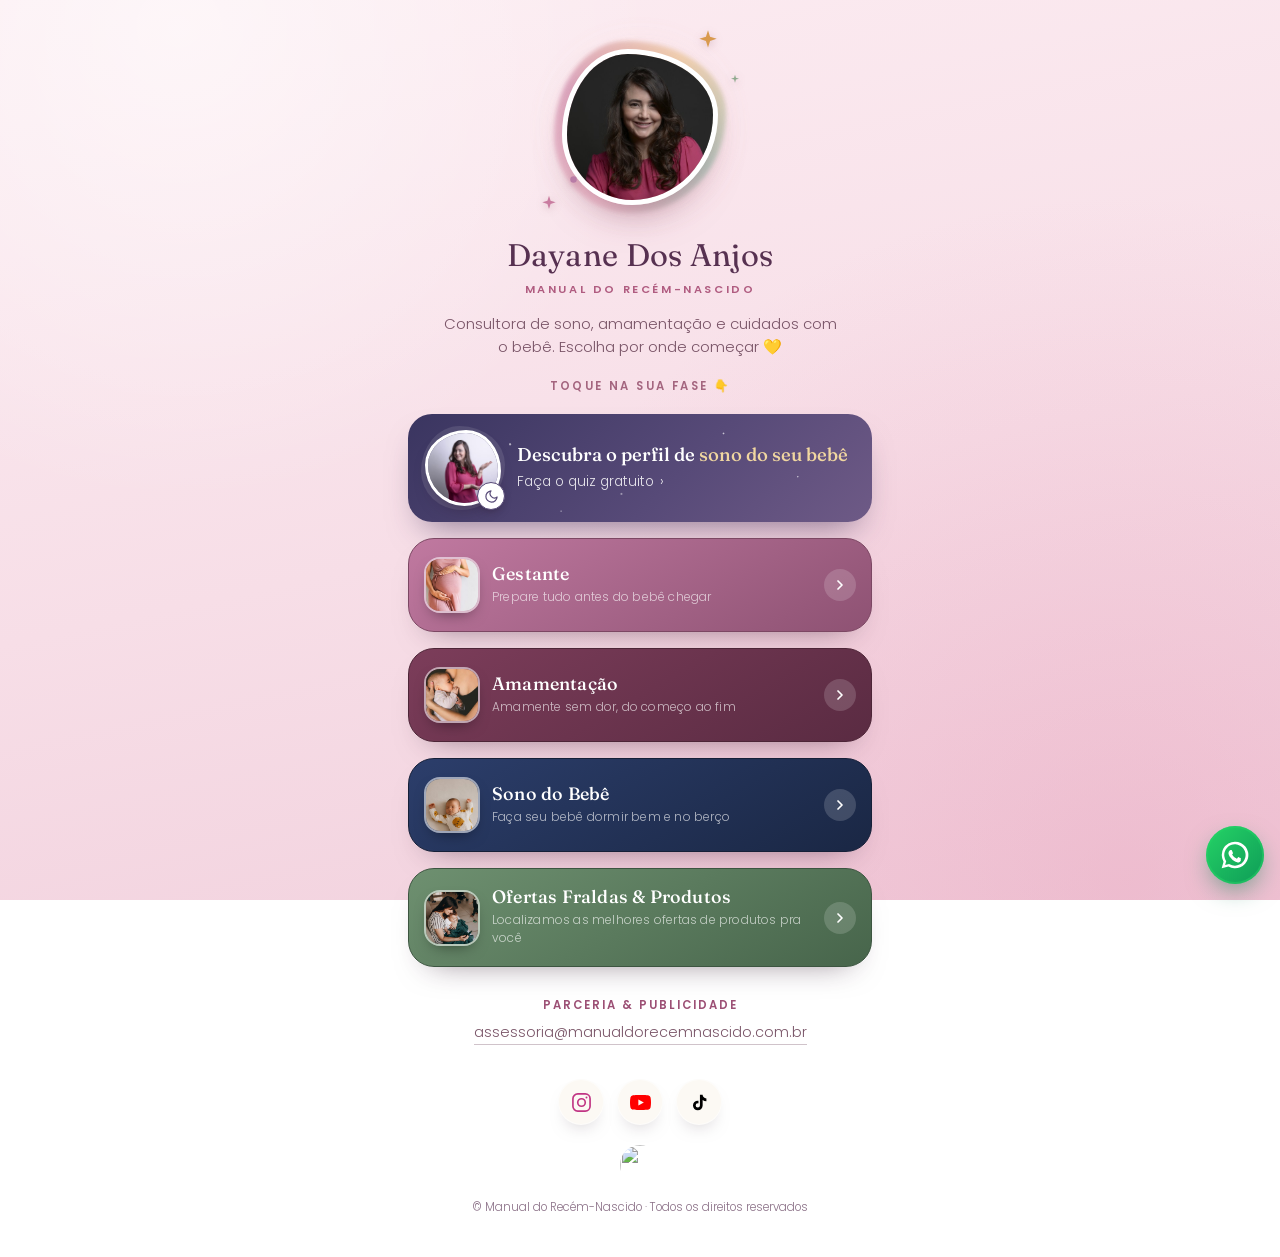
==== index.html @ c47b9933 "bio: TikTok e YouTube vao pra /proposta/ Co-Authored-By: Claude Opus 5.5 <noreply@anthropic.com>" ====
<!DOCTYPE html>
<html lang="pt-BR">
<head>
<meta charset="UTF-8">
<script>
  // TikTok e YouTube (tk./yt. > ?rede=tk|yt) vao pra bio nova em /proposta/ (31/10/2026). Instagram/Facebook seguem aqui.
  (function(){try{var q=new URLSearchParams(location.search),r=(q.get('rede')||'').toLowerCase(),u=(q.get('utm_source')||'').toLowerCase();
  if(r==='tk'||r==='yt'||u==='tiktok'||u==='youtube') location.replace('/proposta/'+location.search);}catch(e){}})();
</script>
<meta name="viewport" content="width=device-width, initial-scale=1.0">
<meta name="robots" content="noindex, nofollow">
<title>Dayane Dos Anjos · Manual do Recém-Nascido</title>
<meta property="og:title" content="Dayane Dos Anjos · Manual do Recém-Nascido">
<meta property="og:description" content="Escolha por onde começar — ou conte pra Carol o que você está passando.">
<meta property="og:image" content="https://manualdorecemnascido.com.br/wp-content/uploads/2024/11/1-1024x576.png">
<link rel="icon" href="https://manualdorecemnascido.com.br/wp-content/uploads/2023/03/MRN-logo-site-1024x1024.png">
<link rel="preconnect" href="https://fonts.googleapis.com">
<link rel="preconnect" href="https://fonts.gstatic.com" crossorigin>
<link href="https://fonts.googleapis.com/css2?family=Fraunces:ital,opsz,wght@0,9..144,300..600;1,9..144,300..500&family=Poppins:wght@300;400;500;600&display=swap" rel="stylesheet">
<style>
  :root{
    /* fundo rosa claro e suave */
    --bg1:#FCEDF2; --bg2:#F7DEE7; --bg3:#F1CFDC;
    --card:#FCF9F4; --ink:#3B322C; --ink-soft:#6F6157; --line:#EFE4D8;
    --plum:#573151;
  }
  *{margin:0;padding:0;box-sizing:border-box}
  html{scroll-behavior:smooth}
  body{
    font-family:'Poppins',sans-serif;color:var(--ink);
    -webkit-font-smoothing:antialiased;line-height:1.55;font-weight:300;
    background:
      radial-gradient(circle at 14% 3%, rgba(255,255,255,.55), transparent 34%),
      radial-gradient(circle at 88% 98%, rgba(230,150,180,.35), transparent 48%),
      linear-gradient(168deg, var(--bg1) 0%, var(--bg2) 55%, var(--bg3) 100%);
    background-attachment:fixed;
  }
  .wrap{max-width:500px;margin:0 auto;padding:32px 18px 40px}
  .serif{font-family:'Fraunces',serif}

  /* ---------- HERO / PROFILE ---------- */
  .profile{text-align:center;margin-bottom:6px}
  .hero{position:relative;width:190px;height:190px;margin:0 auto 16px}
  .hero .glow{position:absolute;border-radius:50%;filter:blur(20px);z-index:0}
  .hero .g1{inset:6px;background:radial-gradient(circle,#F7C0D0,transparent 66%);opacity:.7;animation:drift1 9s ease-in-out infinite}
  .hero .g2{inset:6px;background:radial-gradient(circle,#EFD3A6,transparent 64%);opacity:.55;animation:drift2 12s ease-in-out infinite}
  .hero .ph{
    position:absolute;top:17px;left:17px;width:156px;height:156px;object-fit:cover;object-position:center 20%;
    border:5px solid #fff;box-shadow:0 20px 38px -16px rgba(120,50,80,.55);z-index:3;
    border-radius:42% 58% 55% 45% / 55% 42% 58% 45%;
    animation:morph 15s ease-in-out infinite, floaty 6.5s ease-in-out infinite;
  }
  .hero .ring{position:absolute;top:9px;left:9px;width:172px;height:172px;z-index:2;pointer-events:none;
    border-radius:42% 58% 55% 45% / 55% 42% 58% 45%;
    background:conic-gradient(from 210deg,#F3B7C8,#C97CA0,#E9C088,#8FBFA9,#F3B7C8);opacity:.6;filter:blur(2px);
    animation:morph 15s ease-in-out infinite reverse, spin 26s linear infinite}
  .hero .dec{position:absolute;z-index:4;filter:drop-shadow(0 2px 4px rgba(120,50,70,.25))}
  .hero .dec svg{display:block}
  .hero .d1{top:-4px;right:14px;width:26px;color:#D99A4E;animation:tw 3.4s ease-in-out infinite}
  .hero .d2{bottom:8px;left:-6px;width:20px;color:#C97CA0;animation:tw 4.2s ease-in-out infinite .6s}
  .hero .d3{top:40px;right:-8px;width:16px;color:#8FA98E;animation:tw 3s ease-in-out infinite 1.1s}
  .hero .d4{bottom:36px;left:22px;width:13px;color:#B87CA6;animation:tw 3.8s ease-in-out infinite .3s}

  @keyframes morph{
    0%,100%{border-radius:42% 58% 55% 45% / 55% 42% 58% 45%}
    33%{border-radius:58% 42% 45% 55% / 42% 58% 45% 55%}
    66%{border-radius:45% 55% 60% 40% / 58% 46% 42% 54%}
  }
  @keyframes floaty{0%,100%{transform:translateY(0)}50%{transform:translateY(-6px)}}
  @keyframes spin{to{transform:rotate(360deg)}}
  @keyframes drift1{0%,100%{transform:translate(0,0) scale(1)}50%{transform:translate(6px,-5px) scale(1.06)}}
  @keyframes drift2{0%,100%{transform:translate(0,0) scale(1)}50%{transform:translate(-7px,6px) scale(1.05)}}
  @keyframes tw{0%,100%{transform:scale(1);opacity:.5}50%{transform:scale(1.25);opacity:1}}

  .profile h1{font-family:'Fraunces',serif;font-weight:400;font-size:1.95rem;letter-spacing:.3px;line-height:1.1;color:var(--plum)}
  .profile .role{font-size:.7rem;letter-spacing:2.6px;text-transform:uppercase;color:#B05C80;margin-top:9px;font-weight:600}
  .profile .tag{font-size:.94rem;color:#7A5568;max-width:400px;margin:13px auto 0}
  .pickhint{margin:20px 0 2px;text-align:center;font-size:.72rem;letter-spacing:2.4px;text-transform:uppercase;color:#a4657f;font-weight:600}

  /* ---------- QUIZ (chamada separada, tema noite) ---------- */
  .quizcard{
    display:flex;align-items:center;gap:16px;width:100%;margin-top:18px;text-decoration:none;position:relative;overflow:hidden;
    background:linear-gradient(135deg,#3A3560,#574A78 58%,#6E5A86);color:#fff;
    border-radius:24px;padding:16px 17px;box-shadow:0 18px 34px -16px rgba(55,40,80,.6);
    transition:transform .18s ease;
  }
  .quizcard:hover{transform:translateY(-2px)}
  .quizcard::before{content:"";position:absolute;inset:0;pointer-events:none;
    background-image:
      radial-gradient(1.6px 1.6px at 22% 28%,rgba(255,255,255,.85),transparent),
      radial-gradient(1.4px 1.4px at 68% 18%,rgba(255,255,255,.7),transparent),
      radial-gradient(1.2px 1.2px at 84% 58%,rgba(255,255,255,.75),transparent),
      radial-gradient(1.5px 1.5px at 46% 74%,rgba(255,255,255,.6),transparent),
      radial-gradient(1.2px 1.2px at 33% 90%,rgba(255,255,255,.5),transparent);
    animation:tw 4.5s ease-in-out infinite}
  .quizcard .qtxt{flex:1;min-width:0;position:relative;z-index:1}
  .quizcard .qtitle{font-family:'Fraunces',serif;font-weight:500;font-size:1.16rem;line-height:1.16}
  .quizcard .qsub{font-size:.85rem;color:rgba(255,255,255,.85);margin-top:6px;display:flex;align-items:center;gap:6px}
  .quizcard .qsub .arrow{transition:transform .16s ease}
  .quizcard:hover .qsub .arrow{transform:translateX(3px)}

  /* ---------- FLOAT WHATSAPP (Carol) ---------- */
  .wafloat{position:fixed;right:16px;bottom:16px;z-index:60;width:58px;height:58px;border-radius:50%;background:linear-gradient(135deg,#25D366,#0E9B57);display:flex;align-items:center;justify-content:center;box-shadow:0 10px 26px -6px rgba(11,125,80,.6);transition:transform .18s ease}
  .wafloat:hover{transform:scale(1.07)}
  .wafloat svg{width:32px;height:32px}
  .wafloat::after{content:"";position:absolute;inset:0;border-radius:50%;border:2px solid rgba(37,211,102,.5);animation:wapulse 2.4s ease-out infinite}
  @keyframes wapulse{0%{transform:scale(1);opacity:.7}100%{transform:scale(1.5);opacity:0}}

  /* ---------- CARDS ESPECIAIS (parceria) ---------- */
  .special{display:flex;align-items:center;gap:15px;width:100%;margin-top:18px;text-decoration:none;position:relative;overflow:hidden;border-radius:24px;padding:14px 15px;color:#fff;box-shadow:0 18px 34px -18px rgba(60,40,60,.55);transition:transform .18s ease}
  .special:hover{transform:translateY(-2px)}
  .special .stile{width:82px;height:82px;border-radius:20px;background:#fff;flex-shrink:0;display:flex;align-items:center;justify-content:center;overflow:hidden;box-shadow:0 8px 18px -8px rgba(0,0,0,.32)}
  .special .stile img{width:100%;height:100%;object-fit:contain}
  .special .stxt{flex:1;min-width:0}
  .special .skick{display:inline-block;font-size:.57rem;letter-spacing:1.4px;text-transform:uppercase;font-weight:700;margin-bottom:5px;padding:3px 9px;border-radius:20px;background:rgba(255,255,255,.22)}
  .special .stitle{font-family:'Fraunces',serif;font-weight:500;font-size:1.1rem;line-height:1.16}
  .special .ssub{font-size:.8rem;margin-top:4px;color:rgba(255,255,255,.92);line-height:1.32}
  .special .dchev{width:31px;height:31px;border-radius:50%;background:rgba(255,255,255,.2);display:flex;align-items:center;justify-content:center;flex-shrink:0;transition:transform .16s ease}
  .special .dchev svg{width:16px;height:16px}
  .special:hover .dchev{transform:translateX(3px)}
  .sp-poltrona{background:linear-gradient(135deg,#BC8189,#8C5560)}
  .sp-aula{background:linear-gradient(135deg,#2F7C82,#153E4A);margin-top:12px}
  .sp-aula[hidden]{display:none}
  .sp-aula .stile img{object-fit:cover}
  .sp-aula .skick{background:linear-gradient(135deg,#F3D98B,#D9A93F);color:#3B2708;box-shadow:0 4px 10px -4px rgba(0,0,0,.35)}
  .sp-ebook{background:linear-gradient(135deg,#4A5A9C,#232B5C);margin-top:12px}
  .sp-ebook[hidden]{display:none}
  .sp-ebook .stile img{object-fit:cover}
  .sp-ebook .skick{background:linear-gradient(135deg,#F3D98B,#D9A93F);color:#3B2708;box-shadow:0 4px 10px -4px rgba(0,0,0,.35)}
  .special .scoupon{display:inline-flex;align-items:center;gap:5px;margin-top:8px;font-size:.68rem;font-weight:700;letter-spacing:.3px;color:#8C4A54;background:#fff;border-radius:9px;padding:4px 10px;box-shadow:0 5px 12px -5px rgba(0,0,0,.35)}

  /* ---------- CATEGORIA (accordion / box escuro) ---------- */
  .cat{border:1px solid var(--pbd);border-radius:26px;background:var(--pbg);padding:6px 15px;margin-top:16px;position:relative;box-shadow:0 16px 32px -22px rgba(50,25,45,.6);overflow:hidden}
  .cat>summary{list-style:none;cursor:pointer;outline:none;display:block;padding:12px 0}
  .cat>summary::-webkit-details-marker{display:none}
  .phead{display:flex;align-items:center;gap:12px}
  .phead .pic{width:56px;height:56px;border-radius:16px;overflow:hidden;flex-shrink:0;border:2px solid rgba(255,255,255,.55);box-shadow:0 7px 16px -8px rgba(0,0,0,.55)}
  .phead .pic img{width:100%;height:100%;object-fit:cover;display:block}
  .phead .pic svg{width:24px;height:24px;stroke:var(--acc);fill:none;stroke-width:1.7}
  .phead .ptwrap{display:flex;flex-direction:column;gap:3px;min-width:0}
  .phead .pt{font-size:1.12rem;font-family:'Fraunces',serif;letter-spacing:.2px;color:#fff;font-weight:500;line-height:1.15}
  .phead .pdesc{font-size:.75rem;letter-spacing:.2px;color:rgba(255,255,255,.66);font-weight:300}
  .catchev{margin-left:auto;width:32px;height:32px;border-radius:50%;background:rgba(255,255,255,.16);display:flex;align-items:center;justify-content:center;flex-shrink:0;transition:transform .24s ease}
  .catchev svg{width:16px;height:16px;stroke:#fff;fill:none;stroke-width:2.6;stroke-linecap:round;stroke-linejoin:round}
  .cat[open] .catchev{transform:rotate(90deg)}
  .catbody{padding-bottom:10px;animation:reveal .26s ease}
  @keyframes reveal{from{opacity:0;transform:translateY(-6px)}to{opacity:1;transform:translateY(0)}}

  .p-gestantes{--pbg:linear-gradient(150deg,#C079A0,#8E5273);--pbd:#7c4763;--acc:#F6C4DA;--acc-dk:#b26389;--halo:#F6C4DA}
  .p-amam     {--pbg:linear-gradient(150deg,#7C3D5A,#5A2B42);--pbd:#4d2537;--acc:#F0A9C2;--acc-dk:#b05677;--halo:#F0A9C2}
  .p-sono     {--pbg:linear-gradient(150deg,#2C3E6B,#1A2744);--pbd:#162038;--acc:#A0BDE8;--acc-dk:#3E5E8C;--halo:#A0BDE8}
  .p-ofertas  {--pbg:linear-gradient(150deg,#6E9070,#47654B);--pbd:#3c5540;--acc:#CFE7C8;--acc-dk:#4E7B57;--halo:#CFE7C8}
  .p-ofertas .pt{white-space:nowrap;font-size:clamp(.8rem,3.8vw,1.12rem)}

  /* ---------- ROW (botão claro) ---------- */
  .row{
    display:flex;align-items:center;gap:15px;width:100%;
    background:var(--card);border:1px solid rgba(255,255,255,.5);border-radius:18px;
    padding:11px 15px 11px 12px;margin-bottom:11px;text-decoration:none;color:var(--ink);
    box-shadow:0 12px 22px -14px rgba(20,10,25,.5);transition:transform .16s ease, box-shadow .16s ease;
  }
  .row:hover{transform:translateY(-2px);box-shadow:0 16px 26px -14px rgba(20,10,25,.6)}
  .catbody .row:last-child{margin-bottom:4px}

  /* thumb orgânica maior + moldura + vetor temático */
  .tw{position:relative;width:76px;height:76px;flex-shrink:0}
  .tw::before{content:"";position:absolute;inset:-4px;z-index:0;background:var(--acc,#eaddcf);opacity:.42;
    border-radius:46% 54% 52% 48% / 54% 46% 54% 46%}
  .tw .thumb{position:relative;z-index:1;width:76px;height:76px;object-fit:cover;object-position:center 26%;border:3px solid #fff;
    box-shadow:0 10px 18px -9px rgba(40,20,35,.5), inset 0 2px 6px rgba(255,255,255,.35);
    border-radius:46% 54% 52% 48% / 54% 46% 54% 46%}
  .tw .vec{position:absolute;z-index:2;right:-4px;bottom:-4px;width:28px;height:28px;border-radius:50%;
    background:#fff;border:1.5px solid var(--acc-dk,#b58);display:flex;align-items:center;justify-content:center;
    box-shadow:0 4px 10px -4px rgba(40,20,35,.5)}
  .tw .vec svg{width:15px;height:15px;stroke:var(--acc-dk,#b58);fill:none;stroke-width:1.9;stroke-linecap:round;stroke-linejoin:round}
  /* thumb com icone (links sem foto) */
  .tw.tw-icon .ticon{position:relative;z-index:1;width:76px;height:76px;display:flex;align-items:center;justify-content:center;background:#fff;border:3px solid #fff;
    box-shadow:0 10px 18px -9px rgba(40,20,35,.5), inset 0 2px 6px rgba(255,255,255,.35);
    border-radius:46% 54% 52% 48% / 54% 46% 54% 46%}
  .tw.tw-icon .ticon svg{width:34px;height:34px;stroke:var(--acc-dk,#b58);fill:none;stroke-width:1.7;stroke-linecap:round;stroke-linejoin:round}

  .row .rtxt{flex:1;min-width:0}
  .row .rtitle{font-family:'Fraunces',serif;font-weight:500;font-size:1.06rem;line-height:1.18;color:var(--ink)}
  .row .rtitle.oneline{white-space:nowrap;font-size:clamp(.8rem,3.6vw,1.06rem)}
  .row .rsub{font-size:.79rem;color:var(--ink-soft);margin-top:3px;line-height:1.35;overflow-wrap:anywhere}
  .row .chev{width:31px;height:31px;border-radius:50%;background:var(--halo);display:flex;align-items:center;justify-content:center;flex-shrink:0;transition:transform .16s ease}
  .row .chev svg{width:15px;height:15px;stroke:var(--acc-dk,#b58);fill:none;stroke-width:2.6;stroke-linecap:round;stroke-linejoin:round}
  .row:hover .chev{transform:translateX(3px)}
  .row .tag{display:inline-block;font-size:.6rem;letter-spacing:1.5px;text-transform:uppercase;color:var(--acc-dk,#b58);font-weight:600;margin-bottom:3px}
  .row .wtag{display:inline-flex;align-items:center;gap:4px}
  .row .wtag svg{width:11px;height:11px}

  /* ---------- PARCERIA & PUBLICIDADE (simples) ---------- */
  .simple-parc{text-align:center;margin-top:30px}
  .simple-parc .sp-title{font-size:.72rem;letter-spacing:2px;text-transform:uppercase;color:#9c5075;font-weight:600}
  .simple-parc a{display:inline-block;margin-top:6px;font-size:.9rem;color:#7A5568;text-decoration:none;border-bottom:1px solid rgba(122,85,104,.35);padding-bottom:1px}
  .simple-parc a:hover{color:var(--plum)}

  /* ---------- FOOTER ---------- */
  footer{text-align:center;margin-top:34px}
  .fsoc{display:flex;justify-content:center;gap:13px;margin-bottom:18px}
  .fsoc a{width:46px;height:46px;border-radius:50%;background:var(--card);border:1px solid rgba(255,255,255,.6);display:flex;align-items:center;justify-content:center;transition:transform .18s ease;box-shadow:0 10px 20px -14px rgba(40,20,35,.5)}
  .fsoc a:hover{transform:translateY(-2px)}
  .fsoc a svg{width:21px;height:21px}
  .footlogo{width:44px;height:44px;border-radius:50%;object-fit:cover;margin:0 auto 12px;display:block;opacity:.92;border:2px solid rgba(255,255,255,.8)}
  footer .cp{font-size:.72rem;color:rgba(87,49,81,.7)}

  @media (max-width:420px){
    .quizcard .tw{width:60px;height:60px}
    .quizcard .tw .thumb{width:60px;height:60px}
    .quizcard .tw::before{inset:-3px}
  }
  @media (prefers-reduced-motion: reduce){
    .hero .ph,.hero .ring,.hero .glow,.hero .dec,.wafloat::after{animation:none!important}
  }
</style>
</head>
<body>
<div class="wrap">

  <!-- PROFILE -->
  <header class="profile">
    <div class="hero">
      <span class="glow g1"></span>
      <span class="glow g2"></span>
      <span class="ring"></span>
      <img class="ph" src="assets/day/profile.jpg" alt="Dayane Dos Anjos">
      <span class="dec d1"><svg viewBox="0 0 24 24" fill="currentColor"><path d="M12 2l1.9 6.1L20 10l-6.1 1.9L12 18l-1.9-6.1L4 10l6.1-1.9z"/></svg></span>
      <span class="dec d2"><svg viewBox="0 0 24 24" fill="currentColor"><path d="M12 2l1.9 6.1L20 10l-6.1 1.9L12 18l-1.9-6.1L4 10l6.1-1.9z"/></svg></span>
      <span class="dec d3"><svg viewBox="0 0 24 24" fill="currentColor"><path d="M12 4l1.4 4.6L18 10l-4.6 1.4L12 16l-1.4-4.6L6 10l4.6-1.4z"/></svg></span>
      <span class="dec d4"><svg viewBox="0 0 24 24" fill="currentColor"><circle cx="12" cy="12" r="6"/></svg></span>
    </div>
    <h1 class="serif">Dayane Dos Anjos</h1>
    <div class="role">Manual do Recém-Nascido</div>
    <p class="tag">Consultora de sono, amamentação e cuidados com o bebê. Escolha por onde começar 💛</p>
  </header>

  <div class="pickhint">Toque na sua fase 👇</div>

  <!-- QUIZ (chamada separada) -->
  <a class="quizcard" href="https://perfis.manualdorecemnascido.com.br/?utm_source=instagram&utm_campaign=organico&utm_medium=publico-q&utm_id=clicou-link&utm_content=link-da-bio&src=organico%7Cpublico-q%7Cclicou-link%7Clink-da-bio">
    <span class="tw" style="--acc:rgba(255,255,255,.25);--acc-dk:#574A78">
      <img class="thumb" src="assets/day/sono-pocket.jpg" alt="" style="transform:scaleX(-1)">
      <span class="vec"><svg viewBox="0 0 24 24"><path d="M21 12.8A9 9 0 1 1 11.2 3a7 7 0 0 0 9.8 9.8z"/></svg></span>
    </span>
    <span class="qtxt">
      <div class="qtitle">Descubra o perfil de <span style="color:#F0D6A0;white-space:nowrap">sono do seu bebê</span></div>
      <div class="qsub">Faça o quiz gratuito <span class="arrow">›</span></div>
    </span>
  </a>

  <!-- AULA AUTONOMIA DE SONO (so aparece pra quem vem do TikTok/YouTube) -->
  <a class="special sp-aula" hidden href="https://clubedosono.manualdorecemnascido.com.br/?utm_content=link-da-bio">
    <span class="stile"><img src="assets/day/th-sono-2.jpg" alt=""></span>
    <span class="stxt">
      <span class="skick">Aula gratuita</span>
      <div class="stitle">Autonomia de Sono</div>
      <div class="ssub">Terça-feira vou disponibilizar uma aula exclusiva que dei para minhas alunas, clique e participe!</div>
    </span>
    <span class="dchev"><svg viewBox="0 0 24 24" fill="none" stroke="#fff" stroke-width="2.6" stroke-linecap="round" stroke-linejoin="round"><path d="M9 6l6 6-6 6"/></svg></span>
  </a>

  <!-- EBOOK DE SONO GRATUITO (so aparece pra quem vem do TikTok/YouTube) -->
  <a class="special sp-ebook" hidden href="https://clubedosono.manualdorecemnascido.com.br/?utm_content=link-da-bio">
    <span class="stile"><img src="assets/day/th-sono-3.jpg" alt=""></span>
    <span class="stxt">
      <span class="skick">Ebook gratuito</span>
      <div class="stitle">Baixe o ebook de sono gratuito</div>
      <div class="ssub">O link de download está no descritivo do grupo do WhatsApp</div>
    </span>
    <span class="dchev"><svg viewBox="0 0 24 24" fill="none" stroke="#fff" stroke-width="2.6" stroke-linecap="round" stroke-linejoin="round"><path d="M9 6l6 6-6 6"/></svg></span>
  </a>

  <!-- GESTANTE -->
  <details class="cat p-gestantes">
    <summary>
      <div class="phead">
        <span class="pic"><img src="assets/day/th-gestante.jpg" alt=""></span>
        <div class="ptwrap"><span class="pt">Gestante</span><span class="pdesc">Prepare tudo antes do bebê chegar</span></div>
        <span class="catchev"><svg viewBox="0 0 24 24"><path d="M9 6l6 6-6 6"/></svg></span>
      </div>
    </summary>
    <div class="catbody">
      <a class="row" href="https://mr.manualdorecemnascido.com.br/?utm_source=instagram&utm_campaign=organico&utm_medium=publico-q&utm_id=clicou-link&utm_content=link-da-bio&src=organico%7Cpublico-q%7Cclicou-link%7Clink-da-bio">
        <span class="tw"><img class="thumb" src="assets/day/manual.jpg" alt=""><span class="vec"><svg viewBox="0 0 24 24"><path d="M4 5a2 2 0 0 1 2-2h6v16H6a2 2 0 0 0-2 2z"/><path d="M20 5a2 2 0 0 0-2-2h-6v16h6a2 2 0 0 1 2 2z"/></svg></span></span>
        <span class="rtxt"><span class="tag">Tudo em um só lugar</span><div class="rtitle">Manual do Recém-Nascido</div><div class="rsub">Amamentação, sono e cuidados do zero, antes e depois do parto</div></span>
        <span class="chev"><svg viewBox="0 0 24 24"><path d="M9 6l6 6-6 6"/></svg></span>
      </a>
    </div>
  </details>

  <!-- AMAMENTAÇÃO -->
  <details class="cat p-amam">
    <summary>
      <div class="phead">
        <span class="pic"><img src="assets/day/th-amam-1.jpg" alt=""></span>
        <div class="ptwrap"><span class="pt">Amamentação</span><span class="pdesc">Amamente sem dor, do começo ao fim</span></div>
        <span class="catchev"><svg viewBox="0 0 24 24"><path d="M9 6l6 6-6 6"/></svg></span>
      </div>
    </summary>
    <div class="catbody">
      <a class="row" href="https://guiapega.com.br/?utm_source=instagram&utm_campaign=organico&utm_medium=publico-q&utm_id=clicou-link&utm_content=link-da-bio&src=organico%7Cpublico-q%7Cclicou-link%7Clink-da-bio">
        <span class="tw"><img class="thumb" src="assets/day/guia-pega.jpg" alt=""><span class="vec"><svg viewBox="0 0 24 24"><path d="M12 20S3.8 15 3.8 9.2A3.9 3.9 0 0 1 12 6.8a3.9 3.9 0 0 1 8.2 2.4C20.2 15 12 20 12 20z"/></svg></span></span>
        <span class="rtxt"><span class="tag">Curso em vídeo</span><div class="rtitle">Guia da Pega</div><div class="rsub">Amamente sem dor e com o bebê saciado</div></span>
        <span class="chev"><svg viewBox="0 0 24 24"><path d="M9 6l6 6-6 6"/></svg></span>
      </a>
      <a class="row" href="https://td.manualdorecemnascido.com.br/consulta-de-amamentacao?utm_source=instagram&utm_campaign=organico&utm_medium=publico-q&utm_id=clicou-link&utm_content=link-da-bio&src=organico%7Cpublico-q%7Cclicou-link%7Clink-da-bio">
        <span class="tw"><img class="thumb" src="assets/day/consulta-amam.jpg" alt=""><span class="vec"><svg viewBox="0 0 24 24"><path d="M15 10l5-3v10l-5-3v2a2 2 0 0 1-2 2H5a2 2 0 0 1-2-2V9a2 2 0 0 1 2-2h8a2 2 0 0 1 2 2z"/></svg></span></span>
        <span class="rtxt"><span class="tag">Consulta individual</span><div class="rtitle">Consulta de Amamentação</div><div class="rsub">Videochamada com a Day pra parar a dor e ver seu bebê mamando bem</div></span>
        <span class="chev"><svg viewBox="0 0 24 24"><path d="M9 6l6 6-6 6"/></svg></span>
      </a>
    </div>
  </details>

  <!-- SONO -->
  <details class="cat p-sono">
    <summary>
      <div class="phead">
        <span class="pic"><img src="assets/day/th-sono-1.jpg" alt=""></span>
        <div class="ptwrap"><span class="pt">Sono do Bebê</span><span class="pdesc">Faça seu bebê dormir bem e no berço</span></div>
        <span class="catchev"><svg viewBox="0 0 24 24"><path d="M9 6l6 6-6 6"/></svg></span>
      </div>
    </summary>
    <div class="catbody">
      <a class="row" href="https://dbpocket.manualdorecemnascido.com.br/?utm_source=instagram&utm_campaign=organico&utm_medium=publico-q&utm_id=clicou-link&utm_content=link-da-bio&src=organico%7Cpublico-q%7Cclicou-link%7Clink-da-bio">
        <span class="tw"><img class="thumb" src="assets/day/metodo-sono.jpg" alt=""><span class="vec"><svg viewBox="0 0 24 24"><path d="M21 12.8A9 9 0 1 1 11.2 3a7 7 0 0 0 9.8 9.8z"/></svg></span></span>
        <span class="rtxt"><span class="tag">Curso em vídeo</span><div class="rtitle">Dream Baby Pocket</div><div class="rsub">Em 30 minutos você aplica a técnica para fazer seu bebê dormir bem e sem choro</div></span>
        <span class="chev"><svg viewBox="0 0 24 24"><path d="M9 6l6 6-6 6"/></svg></span>
      </a>
      <a class="row" href="https://db.manualdorecemnascido.com.br/consulta-do-sono-com-day?utm_source=instagram&utm_campaign=organico&utm_medium=publico-q&utm_id=clicou-link&utm_content=link-da-bio&src=organico%7Cpublico-q%7Cclicou-link%7Clink-da-bio">
        <span class="tw"><img class="thumb" src="assets/day/consulta-sono.jpg" alt=""><span class="vec"><svg viewBox="0 0 24 24"><path d="M15 10l5-3v10l-5-3v2a2 2 0 0 1-2 2H5a2 2 0 0 1-2-2V9a2 2 0 0 1 2-2h8a2 2 0 0 1 2 2z"/></svg></span></span>
        <span class="rtxt"><span class="tag">Consulta individual</span><div class="rtitle">Consulta de Sono</div><div class="rsub">Videochamada com a Day pro seu bebê dormir no berço em poucos dias</div></span>
        <span class="chev"><svg viewBox="0 0 24 24"><path d="M9 6l6 6-6 6"/></svg></span>
      </a>
    </div>
  </details>

  <!-- DESCONTOS / OFERTAS -->
  <details class="cat p-ofertas">
    <summary>
      <div class="phead">
        <span class="pic"><img src="assets/day/th-ofertas.jpg" alt=""></span>
        <div class="ptwrap"><span class="pt">Ofertas Fraldas &amp; Produtos</span><span class="pdesc">Localizamos as melhores ofertas de produtos pra você</span></div>
        <span class="catchev"><svg viewBox="0 0 24 24"><path d="M9 6l6 6-6 6"/></svg></span>
      </div>
    </summary>
    <div class="catbody">
      <a class="row" href="https://fraldas.manualdorecemnascido.com.br/?utm_source=instagram&utm_campaign=organico&utm_medium=publico-q&utm_id=clicou-link&utm_content=link-da-bio&src=organico%7Cpublico-q%7Cclicou-link%7Clink-da-bio">
        <span class="tw"><img class="thumb" src="assets/day/fraldas-day.jpg" alt=""><span class="vec"><svg viewBox="0 0 24 24"><circle cx="11" cy="11" r="7"/><path d="M21 21l-4.3-4.3"/></svg></span></span>
        <span class="rtxt"><span class="tag">Site de busca</span><div class="rtitle">Busca Fraldas</div><div class="rsub">As melhores ofertas de fraldas, <b>atualizado diariamente</b> em um só lugar</div></span>
        <span class="chev"><svg viewBox="0 0 24 24"><path d="M9 6l6 6-6 6"/></svg></span>
      </a>
      <a class="row" href="https://asofertasmaternas.com.br/?utm_source=instagram&utm_campaign=organico&utm_medium=publico-q&utm_id=clicou-link&utm_content=link-da-bio&src=organico%7Cpublico-q%7Cclicou-link%7Clink-da-bio">
        <span class="tw"><img class="thumb" src="assets/day/ofertas-whats-day.jpg" alt=""><span class="vec"><svg viewBox="0 0 24 24" stroke="none"><path fill="#25D366" d="M12 2a10 10 0 0 0-8.6 15l-1.4 5 5.1-1.3A10 10 0 1 0 12 2z"/><path fill="#fff" d="M16.4 14.3c-.2-.1-1.3-.7-1.5-.75-.2-.08-.35-.1-.5.1l-.65.83c-.12.15-.24.17-.44.06a5.9 5.9 0 0 1-2.94-2.57c-.1-.2 0-.3.09-.44l.37-.46c.09-.13.09-.24.03-.4l-.65-1.55c-.17-.4-.35-.35-.48-.35h-.44a.86.86 0 0 0-.62.29 2.6 2.6 0 0 0-.8 1.92 4.5 4.5 0 0 0 .95 2.38 10 10 0 0 0 3.9 3.45c1.45.63 1.7.55 2.02.5a2.1 2.1 0 0 0 1.38-.98c.17-.35.17-.65.12-.72z"/></svg></span></span>
        <span class="rtxt"><span class="tag wtag"><svg viewBox="0 0 24 24" fill="#1EB955"><path d="M12 2a10 10 0 0 0-8.6 15l-1.4 5 5.1-1.3A10 10 0 1 0 12 2z"/></svg>Grupo no WhatsApp</span><div class="rtitle oneline">As Ofertas Maternas</div><div class="rsub">O melhor grupo de ofertas, descontos e cupons exclusivos de produtos pro bebê</div></span>
        <span class="chev"><svg viewBox="0 0 24 24"><path d="M9 6l6 6-6 6"/></svg></span>
      </a>
    </div>
  </details>

  <!-- PARCERIA & PUBLICIDADE (simples) -->
  <div class="simple-parc">
    <div class="sp-title">parceria &amp; publicidade</div>
    <a href="mailto:assessoria@manualdorecemnascido.com.br">assessoria@manualdorecemnascido.com.br</a>
  </div>

  <!-- FOOTER -->
  <footer>
    <div class="fsoc">
      <a href="https://instagram.com/manualdorecemnascido" target="_blank" rel="noopener" aria-label="Instagram"><svg viewBox="0 0 24 24" fill="none" stroke="#C13584" stroke-width="1.9"><rect x="2.2" y="2.2" width="19.6" height="19.6" rx="5.5"/><circle cx="12" cy="12" r="4.3"/><circle cx="17.7" cy="6.3" r="1.1" fill="#C13584" stroke="none"/></svg></a>
      <a href="https://youtube.com/manualdorecemnascido" target="_blank" rel="noopener" aria-label="YouTube"><svg viewBox="0 0 24 24" fill="#FF0000"><path d="M23.5 6.2a3.02 3.02 0 0 0-2.12-2.14C19.5 3.55 12 3.55 12 3.55s-7.5 0-9.38.51A3.02 3.02 0 0 0 .5 6.2 31.6 31.6 0 0 0 0 12a31.6 31.6 0 0 0 .5 5.8 3.02 3.02 0 0 0 2.12 2.14c1.88.51 9.38.51 9.38.51s7.5 0 9.38-.51a3.02 3.02 0 0 0 2.12-2.14A31.6 31.6 0 0 0 24 12a31.6 31.6 0 0 0-.5-5.8zM9.55 15.57V8.43L15.82 12l-6.27 3.57z"/></svg></a>
      <a href="https://tiktok.com/@manualdorecemnascido" target="_blank" rel="noopener" aria-label="TikTok"><svg viewBox="0 0 24 24" fill="#010101"><path d="M16.6 5.82a4.28 4.28 0 0 1-1.01-2.82h-3.09v12.4a2.43 2.43 0 1 1-2.43-2.43c.25 0 .5.04.74.12V9.96a5.54 5.54 0 0 0-.74-.05 5.52 5.52 0 1 0 5.52 5.52V9.13a7.34 7.34 0 0 0 4.3 1.38V7.42a4.28 4.28 0 0 1-3.29-1.6z"/></svg></a>
    </div>
    <img class="footlogo" src="https://manualdorecemnascido.com.br/wp-content/uploads/2023/03/MRN-logo-site-1024x1024.png" alt="">
    <div class="cp">© Manual do Recém-Nascido · Todos os direitos reservados</div>
  </footer>

</div>

<!-- FLOAT WHATSAPP / CAROL -->
<a class="wafloat" href="https://api.whatsapp.com/send?phone=554184144810&text=Oi,%20eu%20estava%20no%20Instagram%20e%20quero%20saber%20mais%20sobre%20os%20Cursos%20%26%20Consultas%20da%20Day.." target="_blank" rel="noopener" aria-label="Fale com a Carol no WhatsApp">
  <svg viewBox="0 0 24 24" fill="#fff"><path d="M12 2a10 10 0 0 0-8.6 15l-1.4 5 5.1-1.3A10 10 0 1 0 12 2zm0 18a8 8 0 0 1-4.1-1.1l-.3-.2-3 .8.8-2.9-.2-.3A8 8 0 1 1 12 20zm4.4-5.6c-.2-.1-1.4-.7-1.6-.8-.2-.1-.4-.1-.5.1l-.7.9c-.1.2-.3.2-.5.1a6.5 6.5 0 0 1-3.2-2.8c-.1-.2 0-.4.1-.5l.4-.5c.1-.2.1-.3 0-.5l-.7-1.7c-.2-.4-.4-.4-.5-.4h-.5a.9.9 0 0 0-.7.3 2.8 2.8 0 0 0-.9 2.1 5 5 0 0 0 1 2.6 11 11 0 0 0 4.3 3.8c1.6.7 1.9.6 2.3.5a2.3 2.3 0 0 0 1.5-1.1c.2-.4.2-.8.1-.9z"/></svg>
</a>

<script>
  // Tracking por rede social: define utm_source nos links de curso conforme o subdominio
  // (fb/ig/yt/tk) OU ?rede=fb|ig|yt|tk OU ?utm_source=... — default instagram.
  (function(){
    var NET={fb:'facebook',ig:'instagram',yt:'youtube',tk:'tiktok'};
    var sub=(location.hostname.split('.')[0]||'').toLowerCase();
    var net=NET[sub], med=null;
    try{
      var qs=new URLSearchParams(location.search);
      var r=(qs.get('rede')||'').toLowerCase();
      if(NET[r]) net=NET[r];
      if(qs.get('utm_source')) net=qs.get('utm_source');
      if(qs.get('utm_medium')) med=qs.get('utm_medium');
      else if(qs.get('fluxo')) med='fluxo-'+qs.get('fluxo').toLowerCase();
    }catch(e){}
    if(!net) net='instagram';
    // Aula de Autonomia de Sono + Ebook de sono: so pra quem chega do TikTok/YouTube
    if(net==='tiktok'||net==='youtube'){ document.querySelectorAll('.sp-aula,.sp-ebook').forEach(function(el){ el.hidden=false; }); }
    var HOSTS=['perfis.','guiapega.','tdapocket.','db.','td.','mr.','fraldas.','clubedosono.'];
    document.querySelectorAll('.wrap a[href^="http"]').forEach(function(a){
      var h; try{ h=new URL(a.href).hostname; }catch(e){ return; }
      if(!HOSTS.some(function(p){ return h.indexOf(p)===0; })) return;
      try{
        var u=new URL(a.href);
        u.searchParams.set('utm_source', net);
        if(med){
          u.searchParams.set('utm_medium', med);
          var src=u.searchParams.get('src');
          if(src){ var p=src.split('|'); if(p.length>=2){ p[1]=med; u.searchParams.set('src', p.join('|')); } }
        }
        a.href=u.toString();
      }catch(e){}
    });
  })();
</script>

<script>
  // Coletor de eventos do link-da-bio -> Worker /__ev -> Supabase (dash em conteudo.manualdorecemnascido.com.br).
  // Registra acesso, clique (com categoria/destino) e dead click (toque que nao cai em link).
  (function(){
    var NET={fb:'facebook',ig:'instagram',yt:'youtube',tk:'tiktok'};
    var sub=(location.hostname.split('.')[0]||'').toLowerCase();
    var net=NET[sub]||'';
    try{
      var qs=new URLSearchParams(location.search);
      var r=(qs.get('rede')||'').toLowerCase();
      if(NET[r]) net=NET[r];
      if(qs.get('utm_source')) net=qs.get('utm_source');
    }catch(e){}
    var ua=navigator.userAgent||'';
    var device=/Mobi|Android|iPhone|iPod/i.test(ua)?'mobile':(/iPad|Tablet/i.test(ua)?'tablet':'desktop');
    var os=/iPhone|iPad|iPod/i.test(ua)?'iOS':/Android/i.test(ua)?'Android':/Windows/i.test(ua)?'Windows':(/Mac OS X|Macintosh/i.test(ua)?'macOS':(/Linux/i.test(ua)?'Linux':'outro'));
    var sid=''; try{ sid=sessionStorage.getItem('bio_sid'); if(!sid){ sid=Date.now().toString(36)+Math.random().toString(36).slice(2,8); sessionStorage.setItem('bio_sid',sid);} }catch(e){}
    var uid=''; try{ uid=localStorage.getItem('bio_uid'); if(!uid){ uid=Date.now().toString(36)+Math.random().toString(36).slice(2,10); localStorage.setItem('bio_uid',uid);} }catch(e){}
    function ev(o){
      o.sid=sid; o.uid=uid; o.rede=net; o.device=device; o.os=os; o.page='bio'; o.ref=document.referrer||'';
      try{ navigator.sendBeacon('/__ev', new Blob([JSON.stringify(o)],{type:'application/json'})); }catch(e){}
    }
    ev({type:'pageview'});
    document.addEventListener('click', function(e){
      var a=e.target.closest('a[href]');
      if(a){
        var cat='perfil';
        if(a.classList.contains('wafloat')) cat='whatsapp';
        else if(a.closest('.quizcard')) cat='quiz';
        else if(a.classList.contains('sp-aula')) cat='aula';
        else if(a.classList.contains('sp-ebook')) cat='ebook';
        else{
          var c=a.closest('details.cat');
          if(c){ cat=c.classList.contains('p-gestantes')?'gestante':c.classList.contains('p-amam')?'amamentacao':c.classList.contains('p-sono')?'sono':c.classList.contains('p-ofertas')?'ofertas':'outro'; }
          else if(a.closest('.simple-parc')) cat='parceria';
          else if(a.closest('footer')) cat='rodape';
        }
        var label=''; var t=a.querySelector('.rtitle,.stitle,.qtitle');
        if(t) label=t.textContent.trim();
        else if(a.getAttribute('aria-label')) label=a.getAttribute('aria-label');
        else label=(a.textContent||'').trim().slice(0,80);
        var dest=''; try{ dest=new URL(a.href).hostname||(''+a.href).split(':')[0]; }catch(_){ dest=(''+a.href).slice(0,80); }
        ev({type:'click', label:label, category:cat, dest:dest});
        return;
      }
      if(!e.target.closest('summary')){
        var el=e.target, tag=(el.tagName||'').toLowerCase();
        var cn=el.className; cn=(cn&&cn.baseVal!==undefined)?cn.baseVal:(''+(cn||''));
        ev({type:'deadclick', dead:(tag+(cn?('.'+cn.split(' ')[0]):'')).slice(0,120)});
      }
    }, true);
  })();
</script>
</body>
</html>
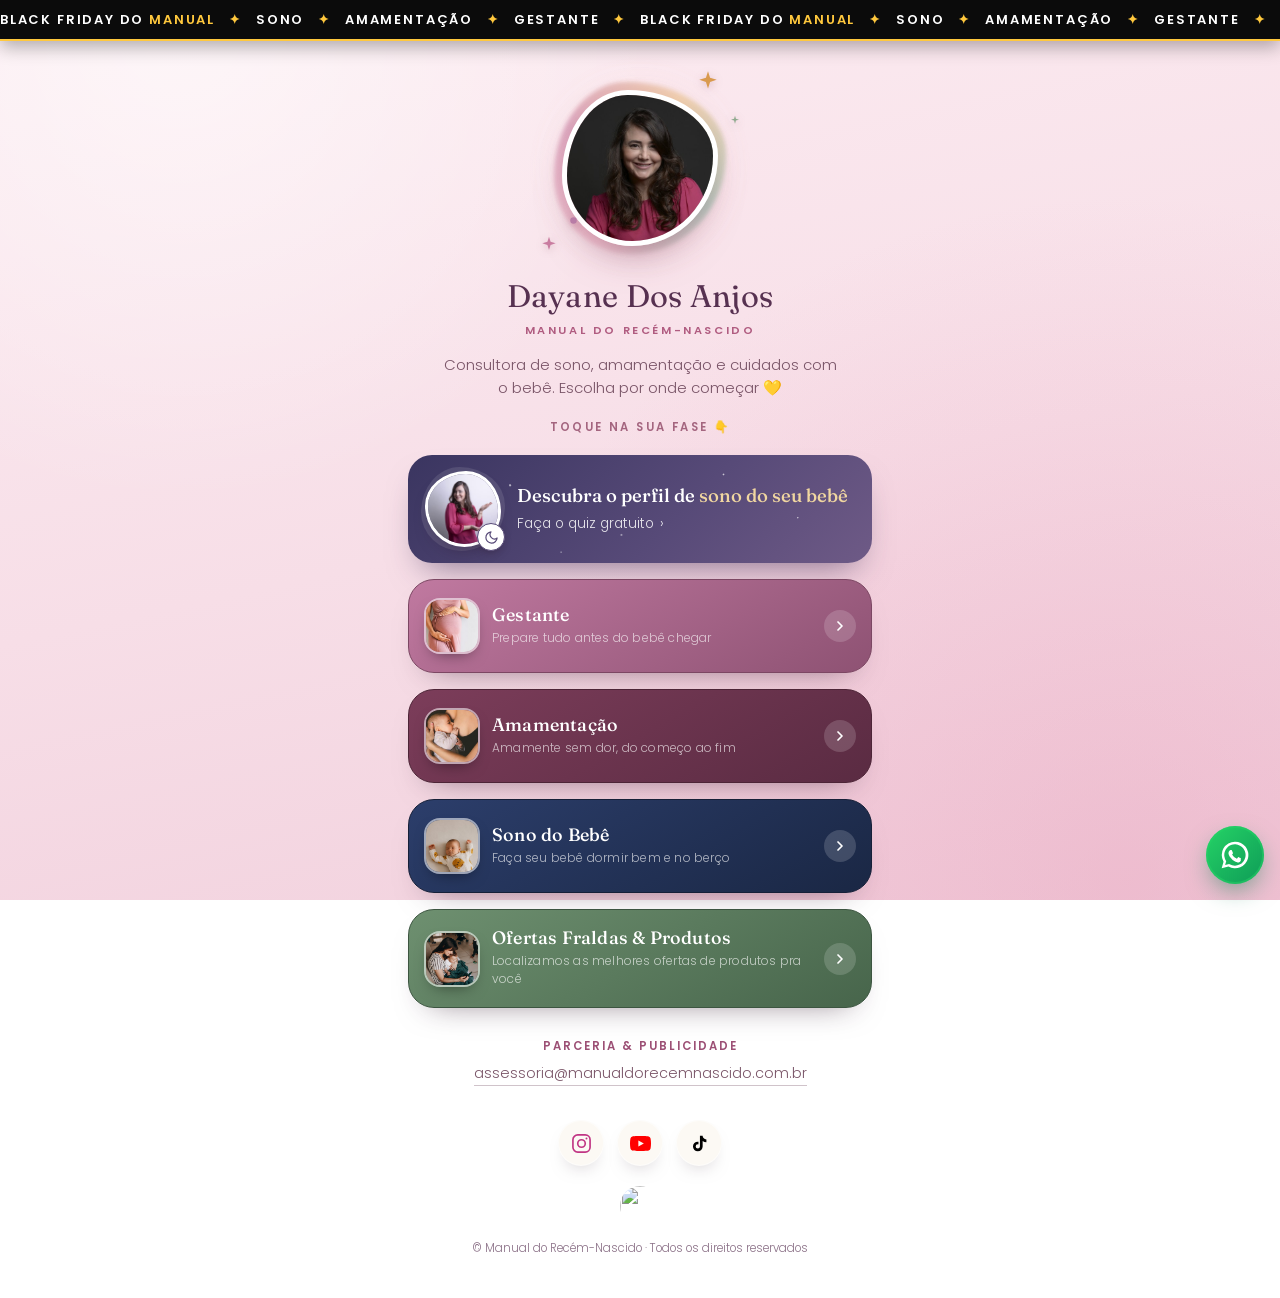
==== commit a8a16bbd: "bio: barra letreiro Black Friday do Manual + Ofertas Maternas vai pra pagina de links Co-Authored-By" ====
--- a/index.html
+++ b/index.html
@@ -213,9 +213,38 @@
   @media (prefers-reduced-motion: reduce){
     .hero .ph,.hero .ring,.hero .glow,.hero .dec,.wafloat::after{animation:none!important}
   }
+
+/* BARRA BLACK FRIDAY DO MANUAL (08/11, Bruno: letreiro simples, sem contador, sem dia da semana). Tirar depois da Black = apagar este bloco + o <a class="bfb"> + o #bfx */
+.bfb{position:sticky;top:0;z-index:10000;display:block;text-decoration:none;background:#0B0B0B;color:#fff;font-family:Poppins,sans-serif;overflow:hidden;border-bottom:2px solid #FFC83D;box-shadow:0 6px 18px rgba(0,0,0,.3)}
+.bfb-tk{display:flex;width:max-content;animation:bfb-r 24s linear infinite;padding:10px 0 9px}
+.bfb-tk span{white-space:nowrap;font-size:13px;font-weight:600;letter-spacing:.14em}
+.bfb-tk b{color:#FFC83D;font-weight:600}
+.bfb-tk em{font-style:normal;color:#FFC83D;padding:0 14px}
+@keyframes bfb-r{from{transform:translateX(0)}to{transform:translateX(-50%)}}
+.bfx-sheet{position:fixed;inset:0;z-index:10001;background:rgba(20,12,18,.55);display:flex;align-items:flex-end;justify-content:center;backdrop-filter:blur(2px)}
+.bfx-sheet[hidden]{display:none}
+.bfx-card{width:100%;max-width:480px;background:#FCF9F4;border-radius:22px 22px 0 0;padding:22px 18px calc(18px + env(safe-area-inset-bottom,0px));font-family:Poppins,sans-serif;animation:bfx-up .28s ease-out}
+.bfx-k{font-size:11px;font-weight:600;letter-spacing:.16em;text-transform:uppercase;color:#573151}
+.bfx-t{font-family:Fraunces,serif;font-size:24px;color:#3B322C;margin:4px 0 14px}
+.bfx-op{display:flex;align-items:center;gap:12px;background:#fff;border:1px solid #EFE4D8;border-radius:14px;padding:14px;margin-bottom:10px;text-decoration:none;color:#3B322C}
+.bfx-op span{font-size:22px}.bfx-op b{flex:1;font-weight:600;font-size:15px}.bfx-op i{font-style:normal;color:#573151;font-weight:700}
+.bfx-x{width:100%;border:0;background:none;color:#6F6157;font:500 13px Poppins,sans-serif;padding:8px}
+@keyframes bfx-up{from{transform:translateY(40px);opacity:0}to{transform:none;opacity:1}}
+@media (prefers-reduced-motion:reduce){.bfb-tk,.bfx-card{animation:none}}
 </style>
 </head>
 <body>
+<a class="bfb" href="#" data-bfx aria-label="Black Friday do Manual: toque para ver"><div class="bfb-tk"><span>BLACK FRIDAY DO <b>MANUAL</b><em>✦</em>SONO<em>✦</em>AMAMENTAÇÃO<em>✦</em>GESTANTE<em>✦</em></span><span>BLACK FRIDAY DO <b>MANUAL</b><em>✦</em>SONO<em>✦</em>AMAMENTAÇÃO<em>✦</em>GESTANTE<em>✦</em></span><span>BLACK FRIDAY DO <b>MANUAL</b><em>✦</em>SONO<em>✦</em>AMAMENTAÇÃO<em>✦</em>GESTANTE<em>✦</em></span><span>BLACK FRIDAY DO <b>MANUAL</b><em>✦</em>SONO<em>✦</em>AMAMENTAÇÃO<em>✦</em>GESTANTE<em>✦</em></span><span>BLACK FRIDAY DO <b>MANUAL</b><em>✦</em>SONO<em>✦</em>AMAMENTAÇÃO<em>✦</em>GESTANTE<em>✦</em></span><span>BLACK FRIDAY DO <b>MANUAL</b><em>✦</em>SONO<em>✦</em>AMAMENTAÇÃO<em>✦</em>GESTANTE<em>✦</em></span></div></a>
+<div class="bfx-sheet" id="bfx" hidden>
+  <div class="bfx-card">
+    <div class="bfx-k">Black Friday do Manual</div>
+    <div class="bfx-t">Qual é a sua fase?</div>
+    <a class="bfx-op" href="https://black.manualdorecemnascido.com.br/vip?utm_source=instagram&utm_medium=bio&utm_campaign=black-bio"><span>🤰</span><b>Estou grávida</b><i>></i></a>
+    <a class="bfx-op" href="https://clube.manualdorecemnascido.com.br/black?utm_source=instagram&utm_medium=bio&utm_campaign=black-bio"><span>🤱</span><b>Já tenho bebê</b><i>></i></a>
+    <button class="bfx-x" type="button" onclick="document.getElementById('bfx').hidden=true">Fechar</button>
+  </div>
+</div>
+<script>document.querySelectorAll("[data-bfx]").forEach(function(b){b.addEventListener("click",function(e){e.preventDefault();document.getElementById("bfx").hidden=false})});</script>
 <div class="wrap">
 
   <!-- PROFILE -->
@@ -350,7 +379,7 @@
         <span class="rtxt"><span class="tag">Site de busca</span><div class="rtitle">Busca Fraldas</div><div class="rsub">As melhores ofertas de fraldas, <b>atualizado diariamente</b> em um só lugar</div></span>
         <span class="chev"><svg viewBox="0 0 24 24"><path d="M9 6l6 6-6 6"/></svg></span>
       </a>
-      <a class="row" href="https://asofertasmaternas.com.br/?utm_source=instagram&utm_campaign=organico&utm_medium=publico-q&utm_id=clicou-link&utm_content=link-da-bio&src=organico%7Cpublico-q%7Cclicou-link%7Clink-da-bio">
+      <a class="row" href="https://brunotropolis.github.io/bio-ofertas-maternas/?utm_source=instagram&utm_medium=bio-mrn&utm_campaign=organico">
         <span class="tw"><img class="thumb" src="assets/day/ofertas-whats-day.jpg" alt=""><span class="vec"><svg viewBox="0 0 24 24" stroke="none"><path fill="#25D366" d="M12 2a10 10 0 0 0-8.6 15l-1.4 5 5.1-1.3A10 10 0 1 0 12 2z"/><path fill="#fff" d="M16.4 14.3c-.2-.1-1.3-.7-1.5-.75-.2-.08-.35-.1-.5.1l-.65.83c-.12.15-.24.17-.44.06a5.9 5.9 0 0 1-2.94-2.57c-.1-.2 0-.3.09-.44l.37-.46c.09-.13.09-.24.03-.4l-.65-1.55c-.17-.4-.35-.35-.48-.35h-.44a.86.86 0 0 0-.62.29 2.6 2.6 0 0 0-.8 1.92 4.5 4.5 0 0 0 .95 2.38 10 10 0 0 0 3.9 3.45c1.45.63 1.7.55 2.02.5a2.1 2.1 0 0 0 1.38-.98c.17-.35.17-.65.12-.72z"/></svg></span></span>
         <span class="rtxt"><span class="tag wtag"><svg viewBox="0 0 24 24" fill="#1EB955"><path d="M12 2a10 10 0 0 0-8.6 15l-1.4 5 5.1-1.3A10 10 0 1 0 12 2z"/></svg>Grupo no WhatsApp</span><div class="rtitle oneline">As Ofertas Maternas</div><div class="rsub">O melhor grupo de ofertas, descontos e cupons exclusivos de produtos pro bebê</div></span>
         <span class="chev"><svg viewBox="0 0 24 24"><path d="M9 6l6 6-6 6"/></svg></span>
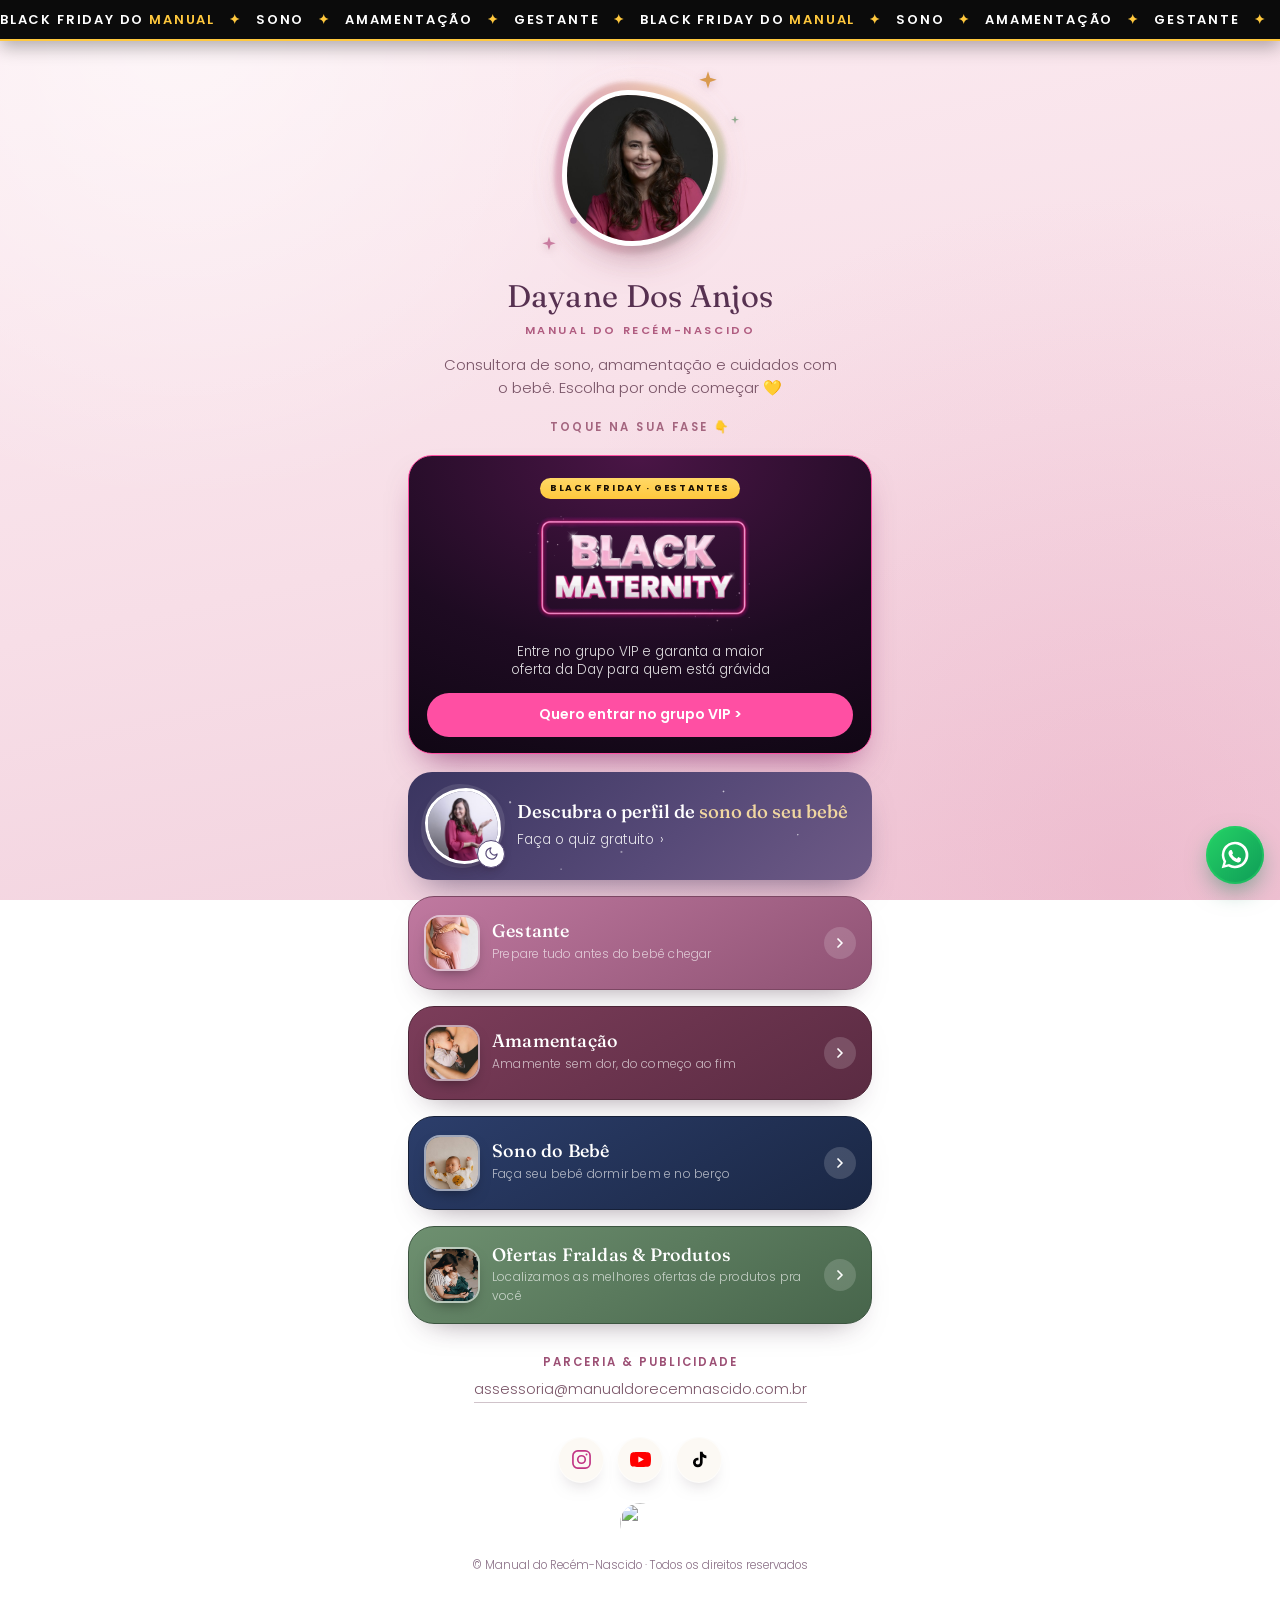
==== commit 6f31abba: "bio: botao Black Maternity (grupo VIP) antes do quiz Co-Authored-By: Claude Opus 5.5 <noreply@anthro" ====
--- a/index.html
+++ b/index.html
@@ -231,6 +231,18 @@
 .bfx-x{width:100%;border:0;background:none;color:#6F6157;font:500 13px Poppins,sans-serif;padding:8px}
 @keyframes bfx-up{from{transform:translateY(40px);opacity:0}to{transform:none;opacity:1}}
 @media (prefers-reduced-motion:reduce){.bfb-tk,.bfx-card{animation:none}}
+
+/* BOTÃO BLACK MATERNITY (08/11, Bruno escolheu o B: divulgar em peso, antes do quiz). Tirar depois da Black = apagar este bloco + o <a class="bmc"> */
+.bmc{position:relative;display:block;margin:18px 0 0;padding:18px 18px 16px;border-radius:24px;overflow:hidden;text-decoration:none;color:#fff;text-align:center;
+  background:radial-gradient(120% 120% at 50% 0%,#4A1546 0%,#1E0B22 55%,#0E0612 100%);border:1.5px solid #FF4FA3;box-shadow:0 18px 34px -16px rgba(120,20,90,.7);animation:bm-glow 2.6s ease-out infinite}
+.bmc:before{content:"";position:absolute;top:0;bottom:0;width:35%;left:-60%;background:linear-gradient(100deg,transparent,rgba(255,180,220,.16),transparent);animation:bm-sh 3.6s ease-in-out infinite}
+.bmc-k{display:inline-block;font-size:.58rem;font-weight:700;letter-spacing:1.6px;text-transform:uppercase;color:#1a1205;background:linear-gradient(180deg,#FFD866,#FFC83D);border-radius:20px;padding:3px 10px}
+.bmc-logo{display:block;width:62%;max-width:230px;height:auto;margin:12px auto 8px}
+.bmc-s{display:block;font-size:.84rem;line-height:1.35;color:rgba(255,255,255,.85);max-width:290px;margin:0 auto}
+.bmc-bt{display:flex;align-items:center;justify-content:center;gap:7px;margin-top:14px;background:#FF4FA3;color:#fff;font-weight:600;font-size:.88rem;border-radius:999px;padding:11px 14px}
+@keyframes bm-glow{0%{box-shadow:0 0 0 0 rgba(255,79,163,.45),0 18px 34px -16px rgba(120,20,90,.7)}70%{box-shadow:0 0 0 9px rgba(255,79,163,0),0 18px 34px -16px rgba(120,20,90,.7)}100%{box-shadow:0 0 0 0 rgba(255,79,163,0),0 18px 34px -16px rgba(120,20,90,.7)}}
+@keyframes bm-sh{0%{left:-60%}60%,100%{left:130%}}
+@media (prefers-reduced-motion:reduce){.bmc,.bmc:before{animation:none}}
 </style>
 </head>
 <body>
@@ -265,6 +277,9 @@
   </header>
 
   <div class="pickhint">Toque na sua fase 👇</div>
+
+  <!-- BLACK MATERNITY (08/11) -->
+  <a class="bmc" href="https://black.manualdorecemnascido.com.br/vip?origem=bio&utm_source=instagram&utm_medium=bio&utm_campaign=black-bio-botao"><span class="bmc-k">Black Friday · Gestantes</span><img class="bmc-logo" src="assets/black-maternity-logo.webp" alt="Black Maternity"><span class="bmc-s">Entre no grupo VIP e garanta a maior oferta da Day para quem está grávida</span><span class="bmc-bt">Quero entrar no grupo VIP ></span></a>
 
   <!-- QUIZ (chamada separada) -->
   <a class="quizcard" href="https://perfis.manualdorecemnascido.com.br/?utm_source=instagram&utm_campaign=organico&utm_medium=publico-q&utm_id=clicou-link&utm_content=link-da-bio&src=organico%7Cpublico-q%7Cclicou-link%7Clink-da-bio">
@@ -500,5 +515,8 @@
     }, true);
   })();
 </script>
+<script>/* 08/11 Bruno: "Ofertas Fraldas & Produtos" não abre o drop, vai direto pra bio de ofertas */
+(function(){var d=document.querySelector("details.p-ofertas");if(!d)return;var sm=d.querySelector("summary");
+sm.addEventListener("click",function(e){e.preventDefault();var a=document.createElement("a");a.href="https://brunotropolis.github.io/bio-ofertas-maternas/?utm_source=instagram&utm_medium=bio-mrn&utm_campaign=organico";document.body.appendChild(a);a.click();});})();</script>
 </body>
 </html>
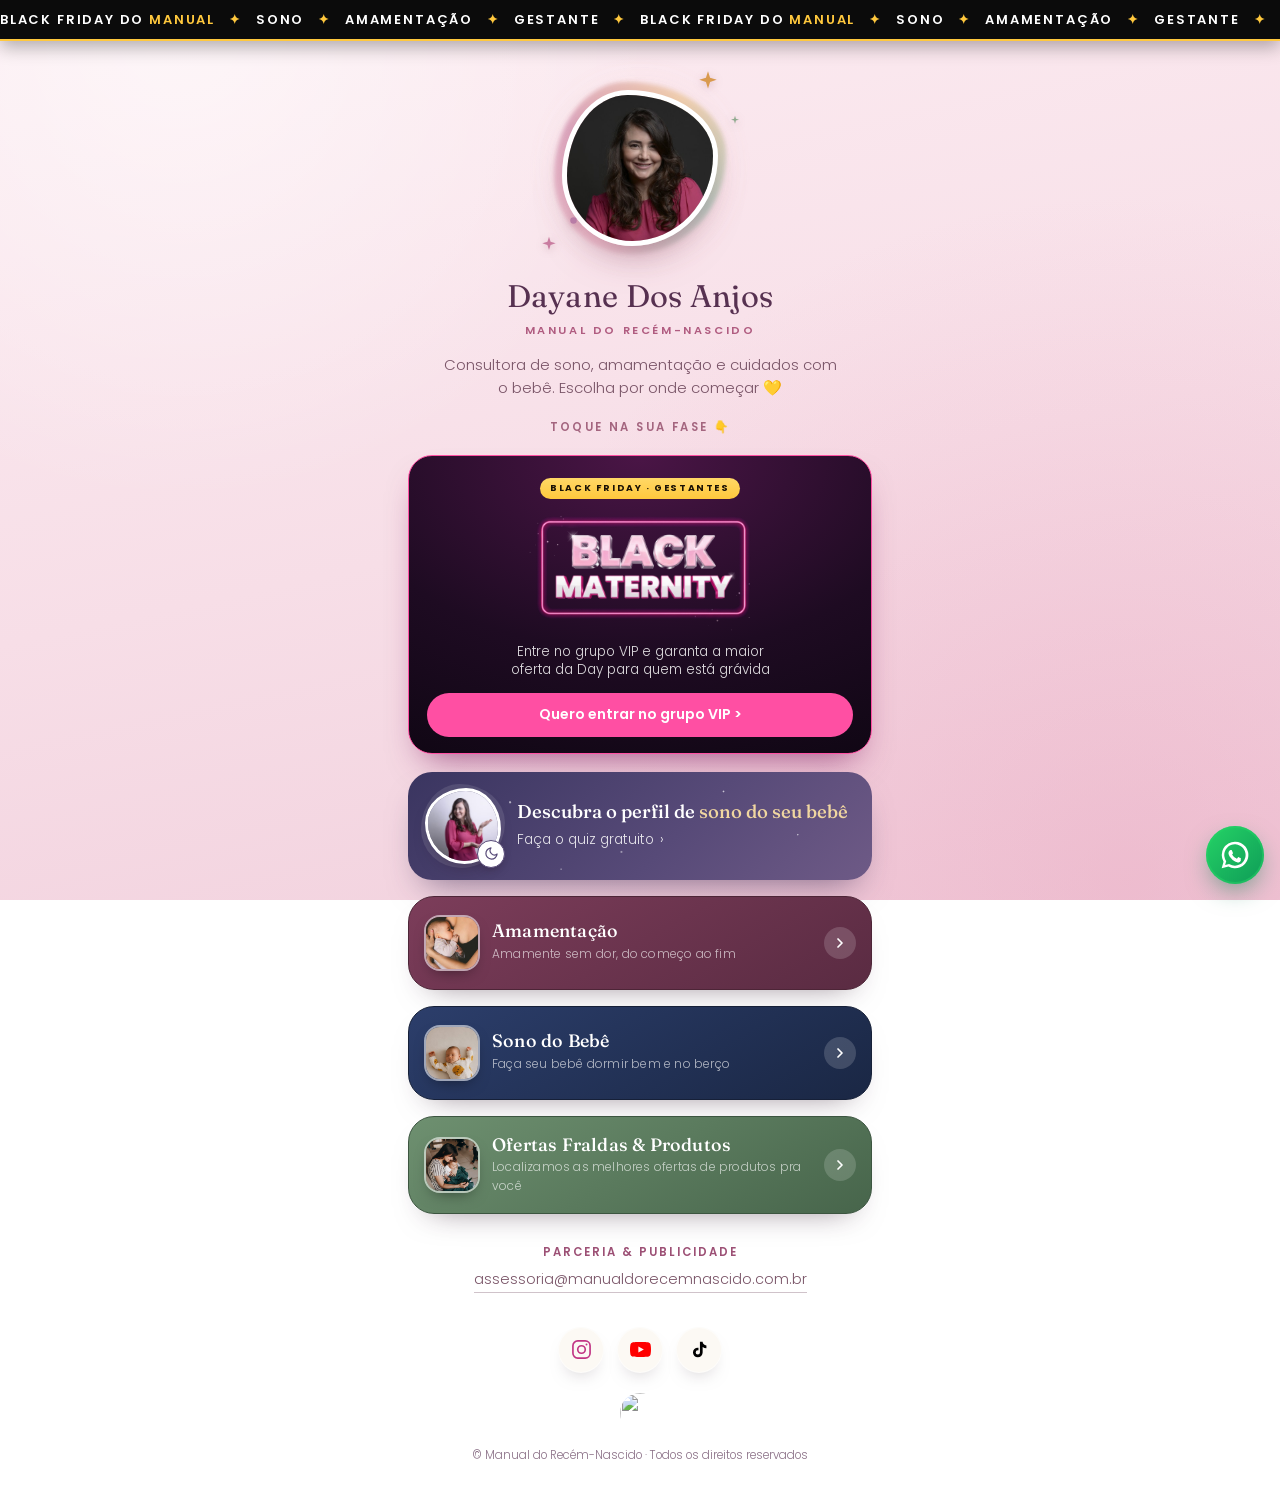
==== commit 37df7ee4: "bio: oculta Gestante e botao Black Maternity vai pra pagina de venda (utm bio) Co-Authored-By: Claud" ====
--- a/index.html
+++ b/index.html
@@ -146,6 +146,8 @@
   .catbody{padding-bottom:10px;animation:reveal .26s ease}
   @keyframes reveal{from{opacity:0;transform:translateY(-6px)}to{opacity:1;transform:translateY(0)}}
 
+  /* Gestante oculto na bio (25/11, Bruno: Black Maternity vende pela pagina). Voltar = apagar esta linha */
+  .cat.p-gestantes{display:none!important}
   .p-gestantes{--pbg:linear-gradient(150deg,#C079A0,#8E5273);--pbd:#7c4763;--acc:#F6C4DA;--acc-dk:#b26389;--halo:#F6C4DA}
   .p-amam     {--pbg:linear-gradient(150deg,#7C3D5A,#5A2B42);--pbd:#4d2537;--acc:#F0A9C2;--acc-dk:#b05677;--halo:#F0A9C2}
   .p-sono     {--pbg:linear-gradient(150deg,#2C3E6B,#1A2744);--pbd:#162038;--acc:#A0BDE8;--acc-dk:#3E5E8C;--halo:#A0BDE8}
@@ -251,7 +253,7 @@
   <div class="bfx-card">
     <div class="bfx-k">Black Friday do Manual</div>
     <div class="bfx-t">Qual é a sua fase?</div>
-    <a class="bfx-op" href="https://black.manualdorecemnascido.com.br/vip?utm_source=instagram&utm_medium=bio&utm_campaign=black-bio"><span>🤰</span><b>Estou grávida</b><i>></i></a>
+    <a class="bfx-op" href="https://black.manualdorecemnascido.com.br/?utm_source=instagram&utm_medium=bio&utm_campaign=black-maternity-bio"><span>🤰</span><b>Estou grávida</b><i>></i></a>
     <a class="bfx-op" href="https://clube.manualdorecemnascido.com.br/black?utm_source=instagram&utm_medium=bio&utm_campaign=black-bio"><span>🤱</span><b>Já tenho bebê</b><i>></i></a>
     <button class="bfx-x" type="button" onclick="document.getElementById('bfx').hidden=true">Fechar</button>
   </div>
@@ -279,7 +281,7 @@
   <div class="pickhint">Toque na sua fase 👇</div>
 
   <!-- BLACK MATERNITY (08/11) -->
-  <a class="bmc" href="https://black.manualdorecemnascido.com.br/vip?origem=bio&utm_source=instagram&utm_medium=bio&utm_campaign=black-bio-botao"><span class="bmc-k">Black Friday · Gestantes</span><img class="bmc-logo" src="assets/black-maternity-logo.webp" alt="Black Maternity"><span class="bmc-s">Entre no grupo VIP e garanta a maior oferta da Day para quem está grávida</span><span class="bmc-bt">Quero entrar no grupo VIP ></span></a>
+  <a class="bmc" href="https://black.manualdorecemnascido.com.br/?utm_source=instagram&utm_medium=bio&utm_campaign=black-maternity-bio"><span class="bmc-k">Black Friday · Gestantes</span><img class="bmc-logo" src="assets/black-maternity-logo.webp" alt="Black Maternity"><span class="bmc-s">Entre no grupo VIP e garanta a maior oferta da Day para quem está grávida</span><span class="bmc-bt">Quero entrar no grupo VIP ></span></a>
 
   <!-- QUIZ (chamada separada) -->
   <a class="quizcard" href="https://perfis.manualdorecemnascido.com.br/?utm_source=instagram&utm_campaign=organico&utm_medium=publico-q&utm_id=clicou-link&utm_content=link-da-bio&src=organico%7Cpublico-q%7Cclicou-link%7Clink-da-bio">
@@ -444,10 +446,10 @@
     if(!net) net='instagram';
     // Aula de Autonomia de Sono + Ebook de sono: so pra quem chega do TikTok/YouTube
     if(net==='tiktok'||net==='youtube'){ document.querySelectorAll('.sp-aula,.sp-ebook').forEach(function(el){ el.hidden=false; }); }
-    var HOSTS=['perfis.','guiapega.','tdapocket.','db.','td.','mr.','fraldas.','clubedosono.'];
-    document.querySelectorAll('.wrap a[href^="http"]').forEach(function(a){
+    var HOSTS=['perfis.','guiapega.','tdapocket.','db.','td.','mr.','fraldas.','clubedosono.','black.','clube.'];  // black./clube. e a página de ofertas entraram 08/11 (Black: rede certa também pra quem vem do Facebook)
+    document.querySelectorAll('a[href^="http"]').forEach(function(a){
       var h; try{ h=new URL(a.href).hostname; }catch(e){ return; }
-      if(!HOSTS.some(function(p){ return h.indexOf(p)===0; })) return;
+      if(!HOSTS.some(function(p){ return h.indexOf(p)===0; }) && a.href.indexOf('/bio-ofertas-maternas/')<0) return;
       try{
         var u=new URL(a.href);
         u.searchParams.set('utm_source', net);
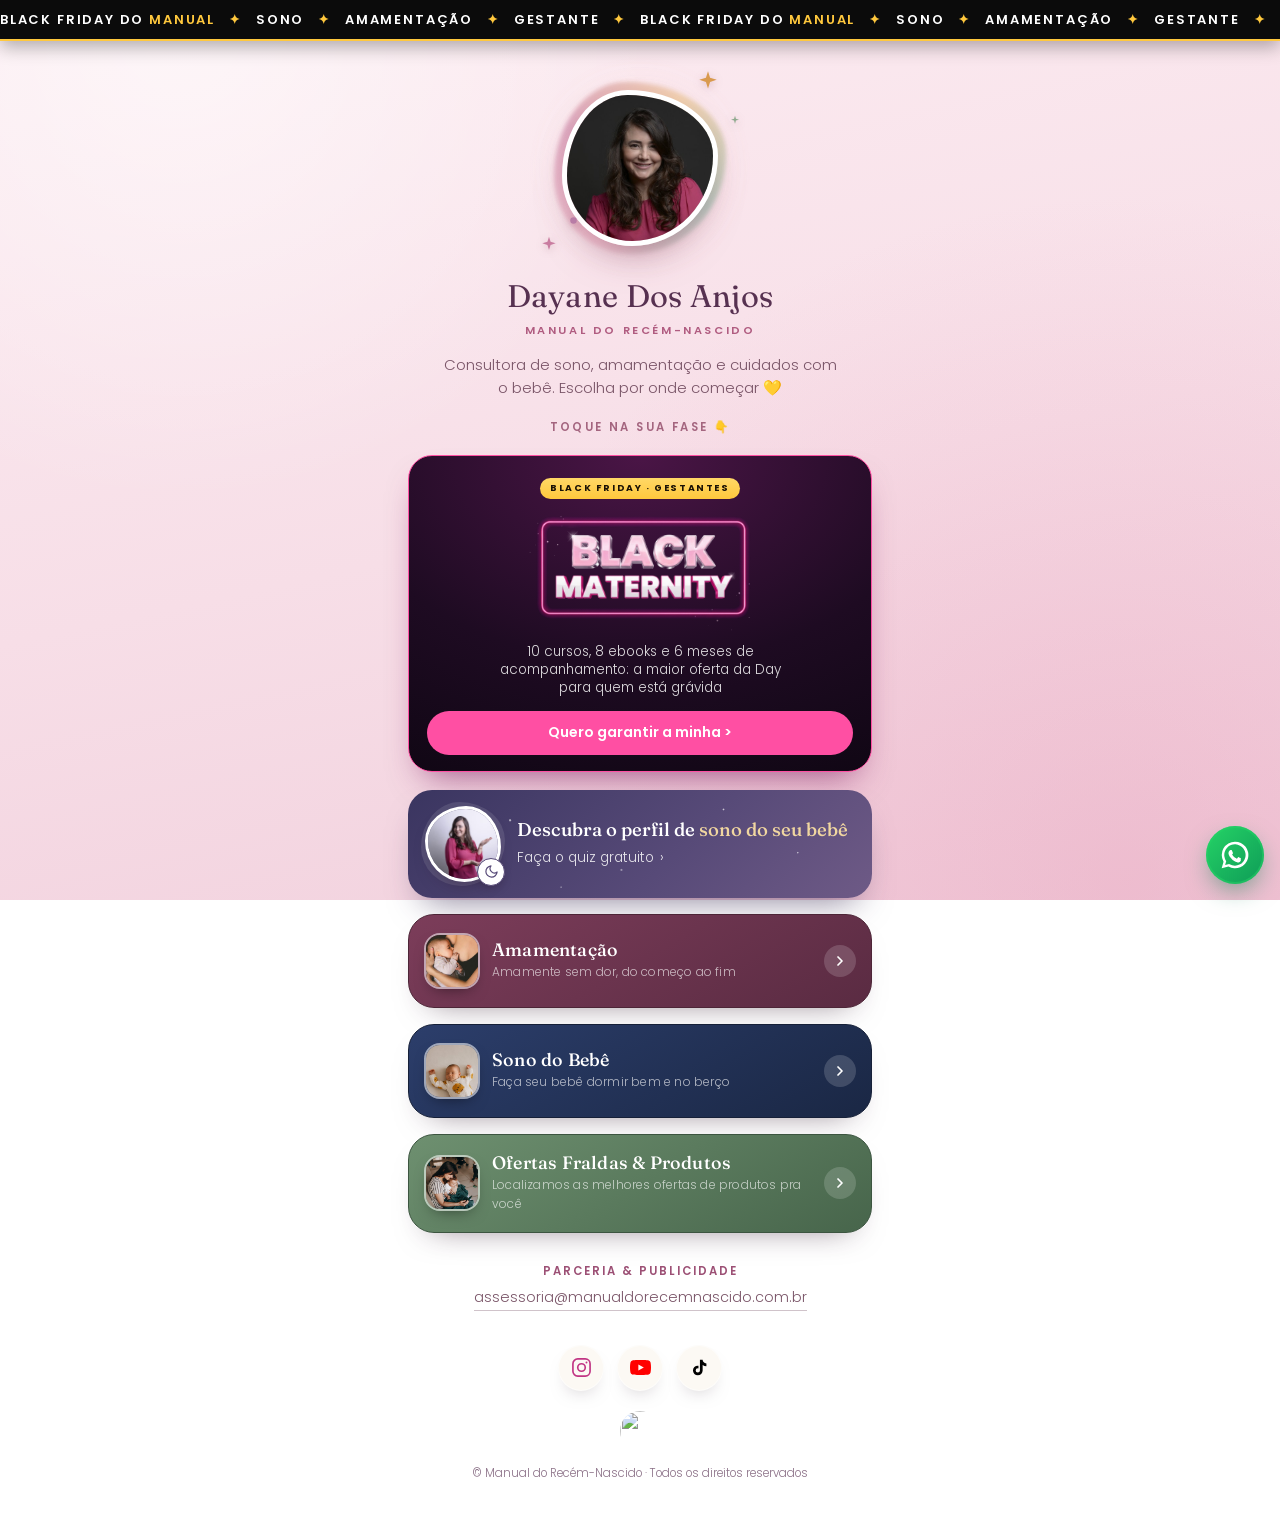
==== commit 55b387a5: "bio: botao Black Maternity chama pra pagina de venda (sem grupo VIP) Co-Authored-By: Claude Opus 5.5" ====
--- a/index.html
+++ b/index.html
@@ -281,7 +281,7 @@
   <div class="pickhint">Toque na sua fase 👇</div>
 
   <!-- BLACK MATERNITY (08/11) -->
-  <a class="bmc" href="https://black.manualdorecemnascido.com.br/?utm_source=instagram&utm_medium=bio&utm_campaign=black-maternity-bio"><span class="bmc-k">Black Friday · Gestantes</span><img class="bmc-logo" src="assets/black-maternity-logo.webp" alt="Black Maternity"><span class="bmc-s">Entre no grupo VIP e garanta a maior oferta da Day para quem está grávida</span><span class="bmc-bt">Quero entrar no grupo VIP ></span></a>
+  <a class="bmc" href="https://black.manualdorecemnascido.com.br/?utm_source=instagram&utm_medium=bio&utm_campaign=black-maternity-bio"><span class="bmc-k">Black Friday · Gestantes</span><img class="bmc-logo" src="assets/black-maternity-logo.webp" alt="Black Maternity"><span class="bmc-s">10 cursos, 8 ebooks e 6 meses de acompanhamento: a maior oferta da Day para quem está grávida</span><span class="bmc-bt">Quero garantir a minha ></span></a>
 
   <!-- QUIZ (chamada separada) -->
   <a class="quizcard" href="https://perfis.manualdorecemnascido.com.br/?utm_source=instagram&utm_campaign=organico&utm_medium=publico-q&utm_id=clicou-link&utm_content=link-da-bio&src=organico%7Cpublico-q%7Cclicou-link%7Clink-da-bio">
